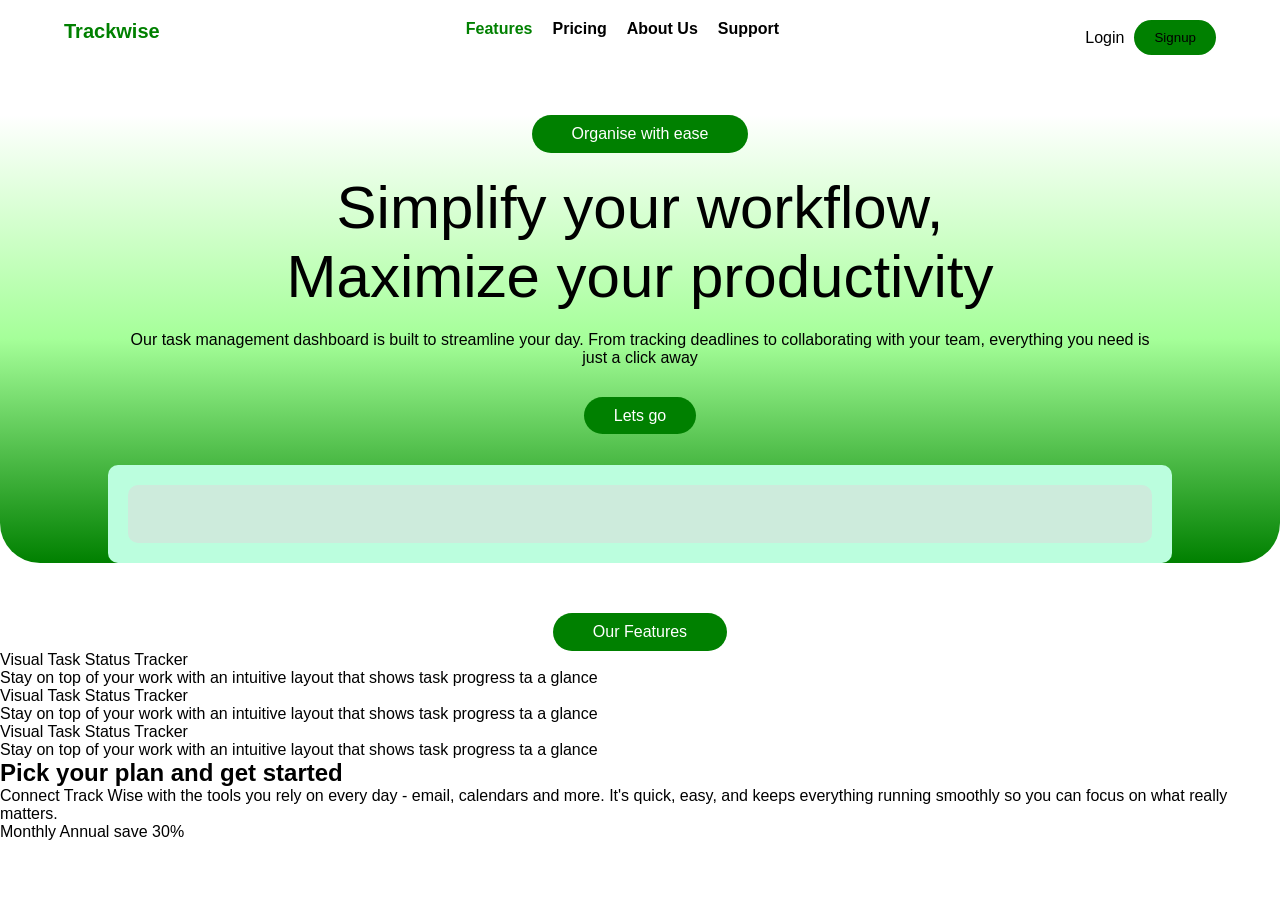
==== logo2.html @ 89d566db "Update logo2.html" ====
<!DOCTYPE html>
<html lang="en">
<head>
    <meta charset="UTF-8">
    <meta name="viewport" content="width=device-width, initial-scale=1.0">
    <title>Trackwise-spend wisely</title>

    <style>
        *{
            margin: 0;
            padding: 0;
            font-family: 'Lucida Sans', 'Lucida Sans Regular', 'Lucida Grande', 'Lucida Sans Unicode', Geneva, Verdana, sans-serif;
        }
        header{
            width: 90%;
            margin: auto;
            padding: 20px 10px;
            display: flex;
            flex-direction: row;
            justify-content: space-between;
        }
        header h1{
            color: green;
            font-size: 20px;
        }
        header nav ul{
            display: flex;
            flex-direction: row;
            gap: 20px;
        }
        header nav ul li{
            list-style: none;
        }
        header nav ul li a{
            text-decoration: none;
            color: black;
            font-weight: bold;
        }
        .nav-btns{
            display: flex;
            gap: 10px;
            flex-direction: row;
            align-items: center;
        }
        .nav-btns a{
            text-decoration: none;
            color: black;
        }
        .nav-btns button{
            background-color: green;
            padding: 10px 20px;
            border: none;
            outline: none;
            border-radius: 25px;
        }
        .hero{
            margin: 40px auto;
            background: linear-gradient(180deg, white, #a5ff99, green);
            margin-bottom: 50px;
            border-radius: 0px 0px 40px 40px;
        }
        .header-outline{
            background-color: green;
            padding: 10px 40px;
            text-align: center;
            width: fit-content;
            margin: auto;
            color: white;
            border-radius: 25px;
        }
        .hero .title{
            font-size: 60px;
            width: 60%;
            text-align: center;
            margin: 20px auto;
        }
        .hero .desc{
            width: 80%;
            text-align: center;
            margin:10px auto;
        }
        .cta{
            background-color: green;
            padding: 10px 30px;
            text-decoration: none;
            color: white;
            border-radius: 25px;
            margin: 20px auto;
        }
        .hero-image{
            width: 80%;
            padding: 20px;
            background: #bbfede;
            border-radius: 10px;
            margin: auto;
        }
        .hero-image-bg2{
            padding: 20px;
            background: #cdebdc;
            border-radius: 10px;
        }
        .hero-image .hero-image-bg2 img{
            width: 100%;
        }
    </style>
</head>
<body>
    <header>
        <h1>Trackwise</h1>
        <nav>
            <ul>
                <li><a style="color: green;" href="#">Features</a></li>
                <li><a href="#">Pricing</a></li>
                <li><a href="#">About Us</a></li>
                <li><a href="#">Support</a></li>
            </ul>
        </nav>
        <div class="nav-btns" >
            <a href="#">Login</a>
            <button>Signup</button>
        </div>
    </header>

    <section class="hero" >
        <div class="header-outline" >Organise with ease</div>
        <p class="title" >Simplify your workflow, Maximize your productivity</p>
        <p class="desc">Our task management dashboard is built to streamline your day. From tracking deadlines to collaborating with your team, everything you need is just a click away</p>
        <div style="width: fit-content; margin:40px auto;" ><a class="cta" href="#">Lets go</a></div>
        <div class="hero-image" >
            <div class="hero-image-bg2" >
                <img src="/hero.png" alt="">
            </div>
        </div>
    </section>

    <section class="features" >
        <div class="header-outline" >Our Features</div>
        <div class="features-container">
            <div class="feature-card" >
                <div><i class="icon-check-mark" ></i></div>
                <p class="title">Visual Task Status Tracker</p>
                <p class="info">Stay on top of your work with an intuitive layout that shows task progress ta a glance</p>
            </div>
            <div class="feature-card" >
                <div><i class="icon-check-mark" ></i></div>
                <p class="title">Visual Task Status Tracker</p>
                <p class="info">Stay on top of your work with an intuitive layout that shows task progress ta a glance</p>
            </div>
            <div class="feature-card" >
                <div><i class="icon-check-mark" ></i></div>
                <p class="title">Visual Task Status Tracker</p>
                <p class="info">Stay on top of your work with an intuitive layout that shows task progress ta a glance</p>
            </div>
        </div>

    </section>

    <section class="pricing">
        <h1 class="pricing-header-desc" >Pick your plan and get started</h1>
        <p class="pricing-header-desc">Connect Track Wise with the tools you rely on every day - email, calendars and more. It's quick, easy, and keeps everything running smoothly so you can focus on what really matters.</p>
        <div class="pricing-toggle" >
            <span>Monthly</span>
            <span>Annual <span>save 30%</span></span>
        </div>
    </section>
</body>
</html>
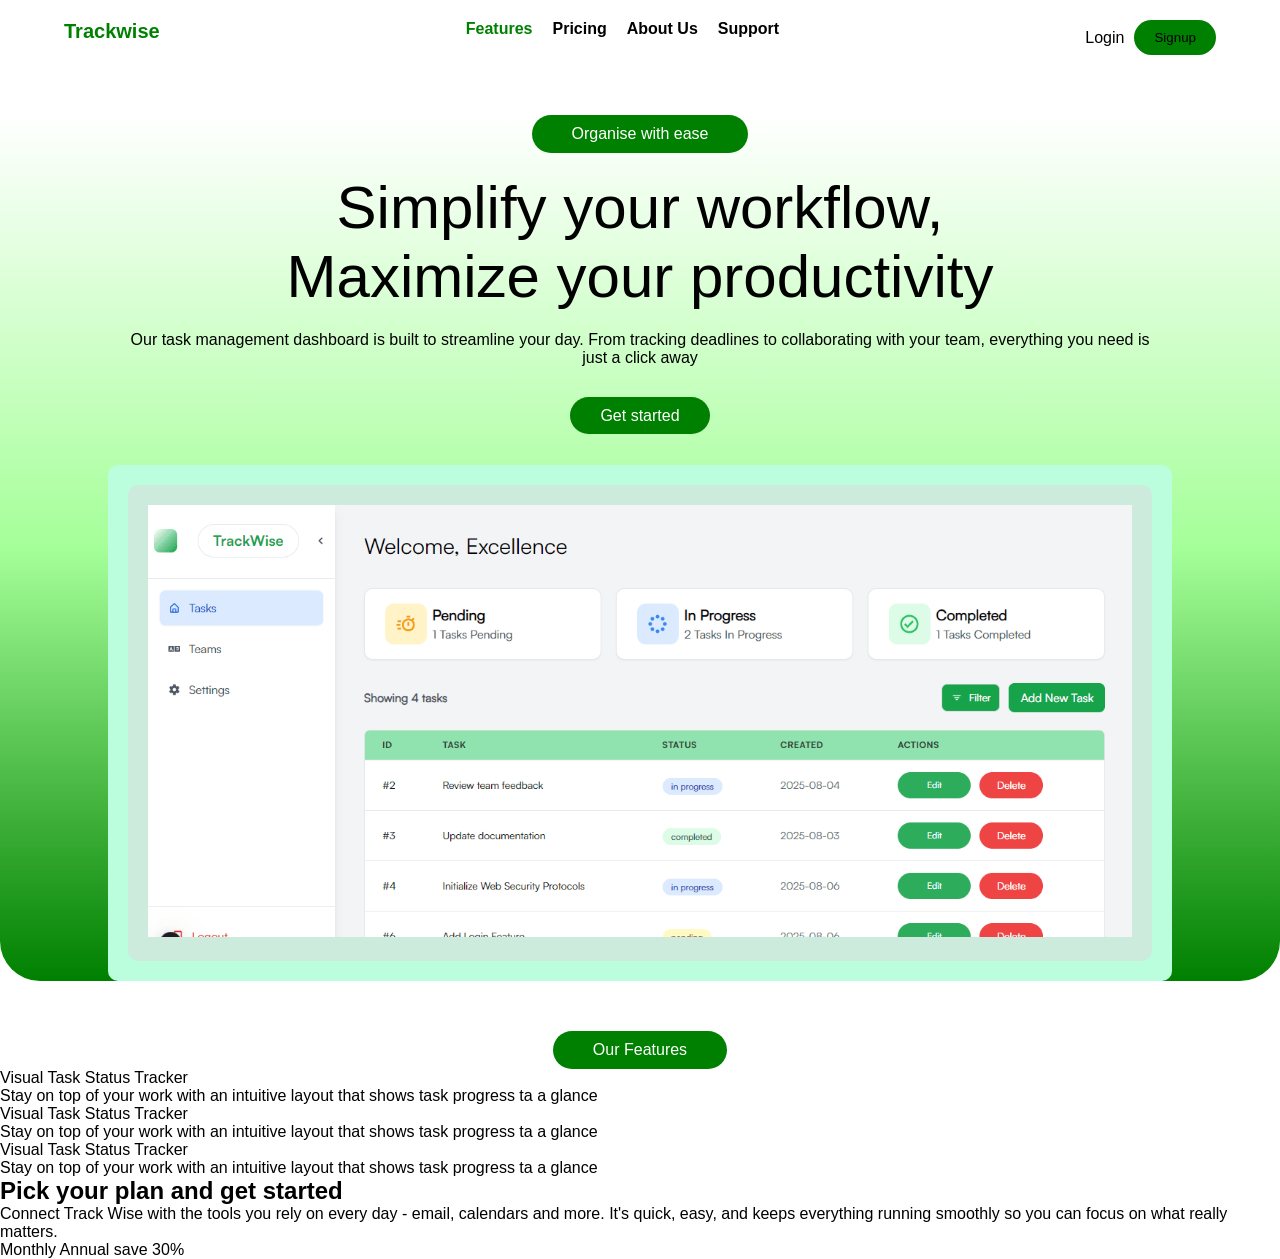
==== commit 55fab2b0: "First commit" ====
--- a/logo2.html
+++ b/logo2.html
@@ -125,7 +125,7 @@
         <div class="header-outline" >Organise with ease</div>
         <p class="title" >Simplify your workflow, Maximize your productivity</p>
         <p class="desc">Our task management dashboard is built to streamline your day. From tracking deadlines to collaborating with your team, everything you need is just a click away</p>
-        <div style="width: fit-content; margin:40px auto;" ><a class="cta" href="#">Lets go</a></div>
+        <div style="width: fit-content; margin:40px auto;" ><a class="cta" href="#">Get started</a></div>
         <div class="hero-image" >
             <div class="hero-image-bg2" >
                 <img src="/hero.png" alt="">
@@ -164,4 +164,4 @@
         </div>
     </section>
 </body>
-</html>
+</html>
